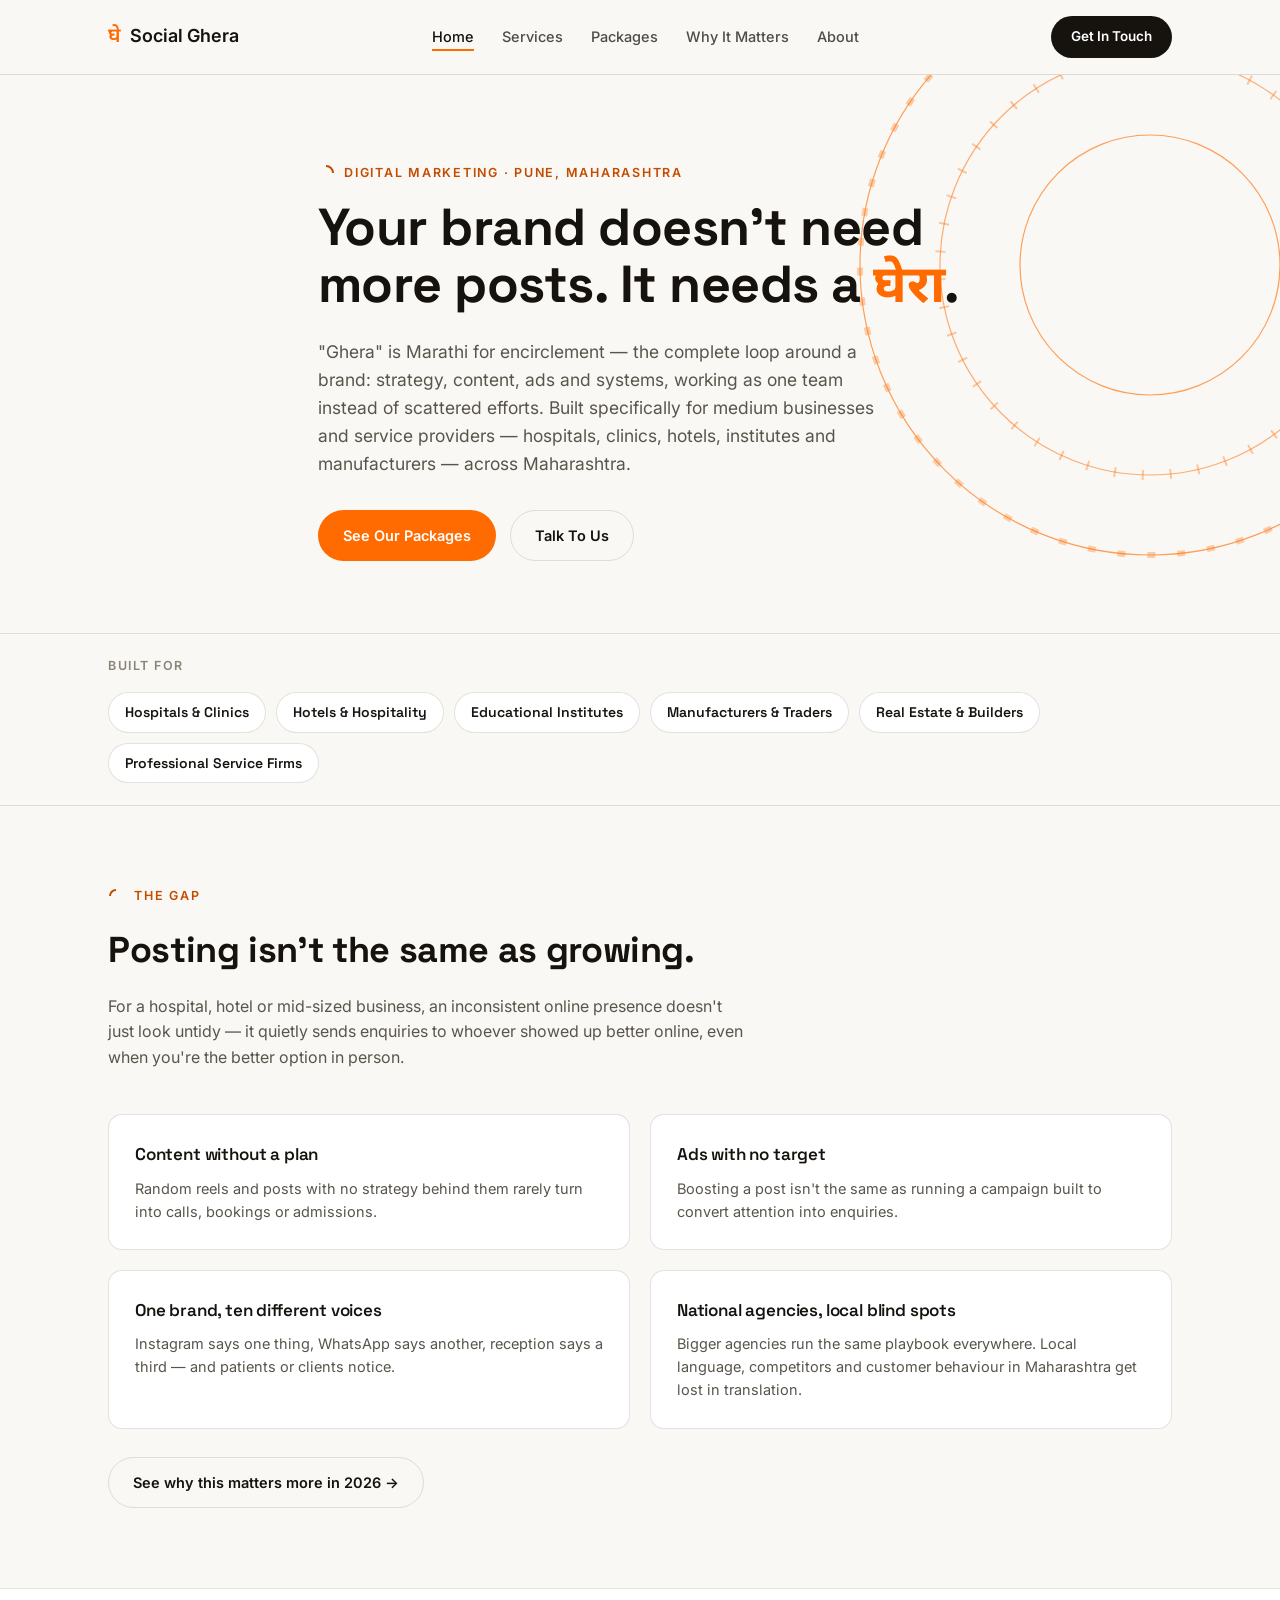
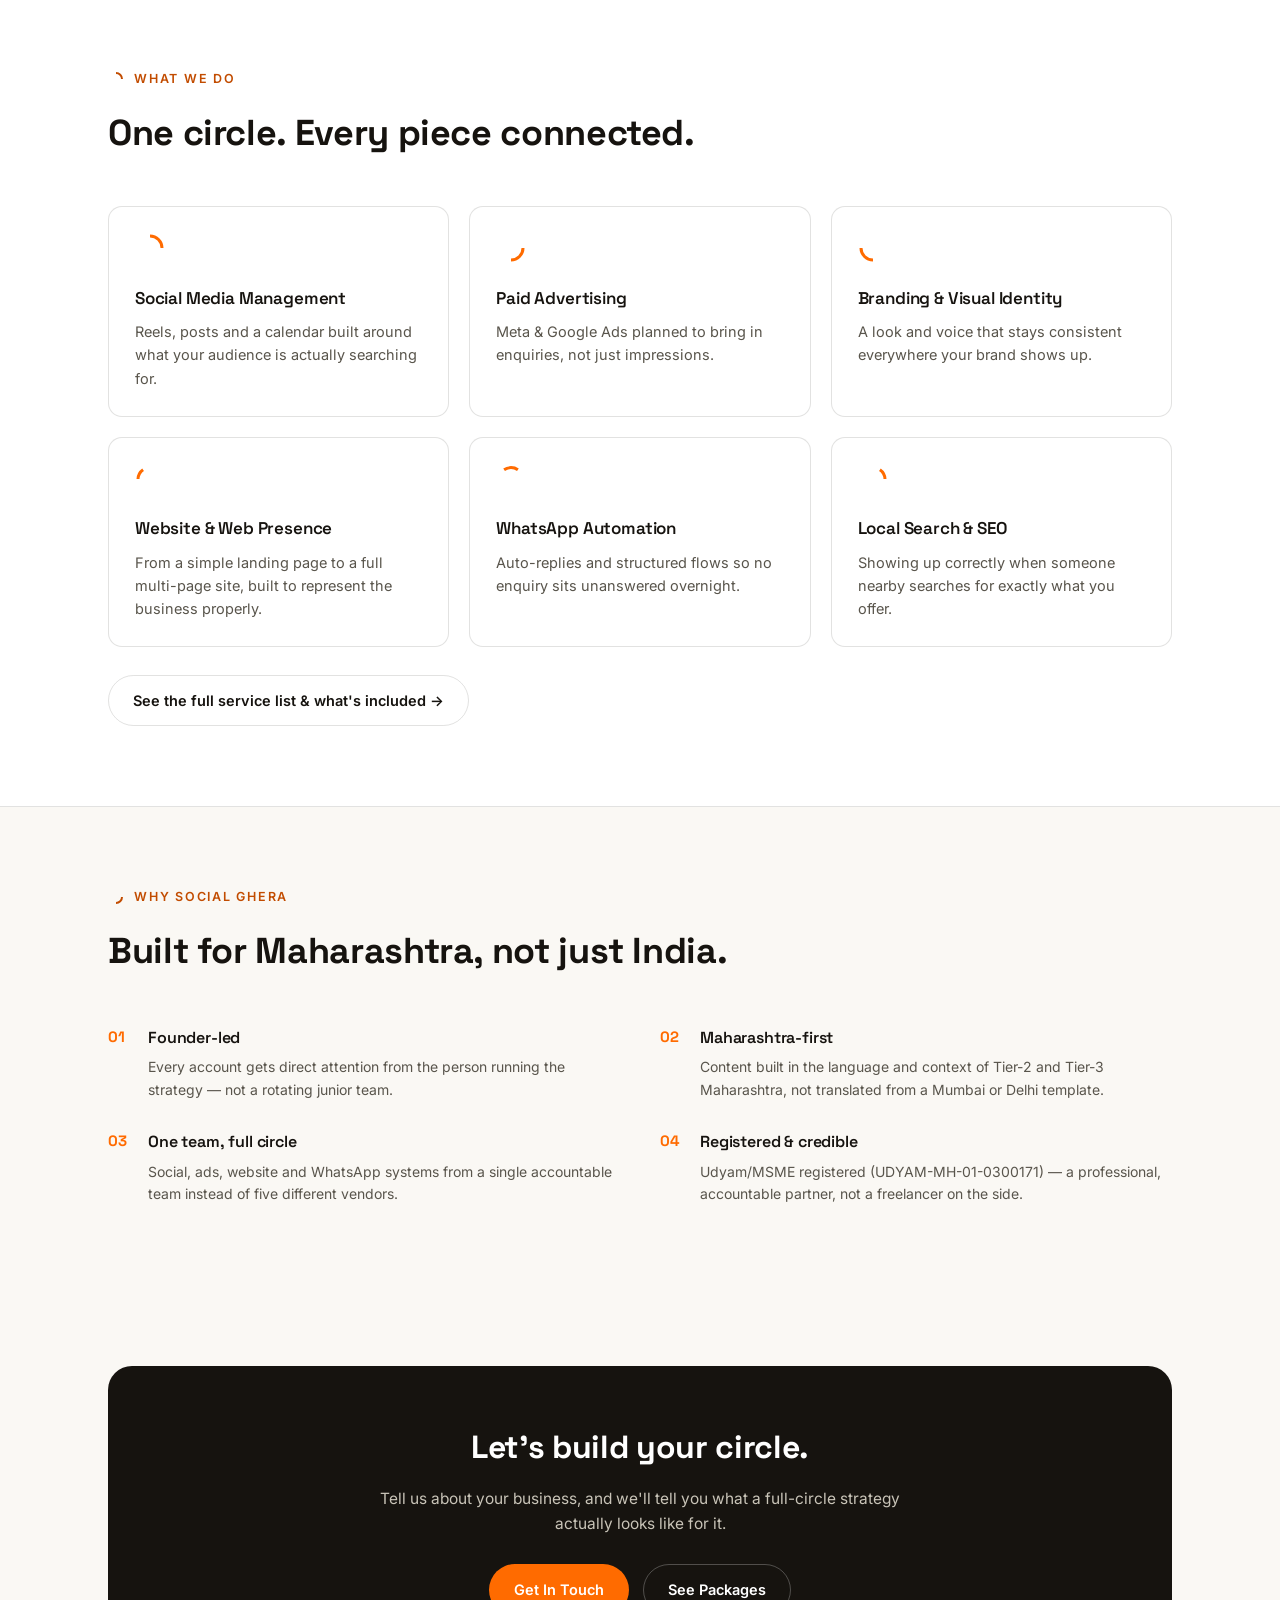
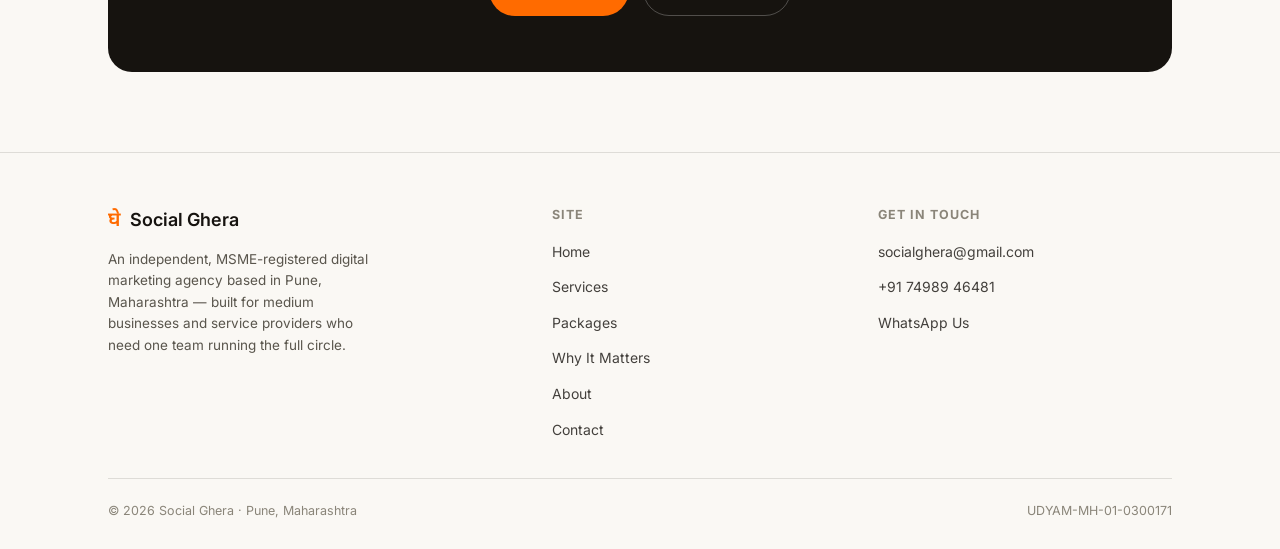
==== index.html @ 1b039d89 "Add files via upload" ====
<!DOCTYPE html>
<html lang="en">
<head>
<meta charset="UTF-8">
<meta name="viewport" content="width=device-width, initial-scale=1.0">
<title>Social Ghera — Digital Marketing for Medium Businesses & Hospitals in Maharashtra</title>
<meta name="description" content="Social Ghera is an MSME-registered digital marketing agency in Pune, built for medium businesses and service providers — hospitals, hotels, institutes — across Maharashtra.">
<link rel="icon" href="data:image/svg+xml,%3Csvg xmlns='http://www.w3.org/2000/svg' viewBox='0 0 32 32'%3E%3Crect width='32' height='32' rx='8' fill='%2316130F'/%3E%3Cpath d='M16 6 A10 10 0 1 1 6 16' fill='none' stroke='%23FF6B00' stroke-width='3.2' stroke-linecap='round'/%3E%3C/svg%3E">
<link rel="preconnect" href="https://fonts.googleapis.com">
<link rel="preconnect" href="https://fonts.gstatic.com" crossorigin>
<link href="https://fonts.googleapis.com/css2?family=Space+Grotesk:wght@500;600;700&family=Inter:wght@400;500;600&family=Noto+Sans+Devanagari:wght@600;700&display=swap" rel="stylesheet">
<link rel="stylesheet" href="style.css">
</head>
<body>

<nav>
  <div class="nav-inner">
    <a class="logo" href="index.html"><span class="deva">घे</span>Social Ghera</a>
    <ul class="nav-links">
      <li><a href="index.html" aria-current="page">Home</a></li>
      <li><a href="services.html">Services</a></li>
      <li><a href="packages.html">Packages</a></li>
      <li><a href="why-it-matters.html">Why It Matters</a></li>
      <li><a href="about.html">About</a></li>
    </ul>
    <a class="nav-cta" href="contact.html">Get In Touch</a>
    <button class="nav-toggle" aria-label="Toggle menu" aria-expanded="false">
      <span></span><span></span><span></span>
    </button>
  </div>
  <div class="nav-mobile">
    <a href="index.html">Home</a>
    <a href="services.html">Services</a>
    <a href="packages.html">Packages</a>
    <a href="why-it-matters.html">Why It Matters</a>
    <a href="about.html">About</a>
    <a href="contact.html">Contact</a>
  </div>
</nav>

<section class="hero">
  <svg class="ring-field" viewBox="0 0 620 620" xmlns="http://www.w3.org/2000/svg" aria-hidden="true">
    <g class="ring-spin">
      <circle cx="310" cy="310" r="290" stroke-width="1.2" opacity="0.7"/>
      <circle cx="310" cy="310" r="290" stroke-width="6" stroke-dasharray="8 22" opacity="0.35"/>
    </g>
    <g class="ring-spin-rev">
      <circle cx="310" cy="310" r="210" stroke-width="1.2" opacity="0.6"/>
      <circle cx="310" cy="310" r="210" stroke-width="10" stroke-dasharray="2 26" opacity="0.4"/>
    </g>
    <circle cx="310" cy="310" r="130" stroke-width="1.2" opacity="0.7"/>
  </svg>
  <div class="wrap hero-inner">
    <div class="eyebrow">
      <svg class="arc-mark" viewBox="0 0 16 16"><path d="M8 1 A7 7 0 0 1 15 8" fill="none" stroke="currentColor" stroke-width="2"/></svg>
      DIGITAL MARKETING · PUNE, MAHARASHTRA
    </div>
    <h1>Your brand doesn't need more posts. It needs a <span class="deva">घेरा</span>.</h1>
    <p class="lede">"Ghera" is Marathi for encirclement — the complete loop around a brand: strategy, content, ads and systems, working as one team instead of scattered efforts. Built specifically for medium businesses and service providers — hospitals, clinics, hotels, institutes and manufacturers — across Maharashtra.</p>
    <div class="btn-row">
      <a class="btn btn-primary" href="packages.html">See Our Packages</a>
      <a class="btn btn-ghost" href="contact.html">Talk To Us</a>
    </div>
  </div>
</section>

<div class="strip">
  <div class="wrap strip-inner">
    <span class="strip-label">Built For</span>
    <div class="strip-items">
      <span class="chip">Hospitals &amp; Clinics</span>
      <span class="chip">Hotels &amp; Hospitality</span>
      <span class="chip">Educational Institutes</span>
      <span class="chip">Manufacturers &amp; Traders</span>
      <span class="chip">Real Estate &amp; Builders</span>
      <span class="chip">Professional Service Firms</span>
    </div>
  </div>
</div>

<section id="problem">
  <div class="wrap">
    <div class="section-head">
      <div class="eyebrow"><svg class="arc-mark" viewBox="0 0 16 16"><path d="M2 8 A6 6 0 0 1 8 2" fill="none" stroke="currentColor" stroke-width="2"/></svg>THE GAP</div>
      <h2>Posting isn't the same as growing.</h2>
      <p>For a hospital, hotel or mid-sized business, an inconsistent online presence doesn't just look untidy — it quietly sends enquiries to whoever showed up better online, even when you're the better option in person.</p>
    </div>
    <div class="grid-2">
      <div class="card"><h3>Content without a plan</h3><p>Random reels and posts with no strategy behind them rarely turn into calls, bookings or admissions.</p></div>
      <div class="card"><h3>Ads with no target</h3><p>Boosting a post isn't the same as running a campaign built to convert attention into enquiries.</p></div>
      <div class="card"><h3>One brand, ten different voices</h3><p>Instagram says one thing, WhatsApp says another, reception says a third — and patients or clients notice.</p></div>
      <div class="card"><h3>National agencies, local blind spots</h3><p>Bigger agencies run the same playbook everywhere. Local language, competitors and customer behaviour in Maharashtra get lost in translation.</p></div>
    </div>
    <p style="margin-top:28px;"><a class="btn btn-ghost" href="why-it-matters.html">See why this matters more in 2026 →</a></p>
  </div>
</section>

<section class="alt" id="services">
  <div class="wrap">
    <div class="section-head">
      <div class="eyebrow"><svg class="arc-mark" viewBox="0 0 16 16"><path d="M8 2 A6 6 0 0 1 14 8" fill="none" stroke="currentColor" stroke-width="2"/></svg>WHAT WE DO</div>
      <h2>One circle. Every piece connected.</h2>
    </div>
    <div class="grid-3">
      <div class="card"><div class="icon"><svg width="30" height="30" viewBox="0 0 30 30"><path d="M15 3 A12 12 0 0 1 27 15" fill="none" stroke="#FF6B00" stroke-width="3"/></svg></div><h3>Social Media Management</h3><p>Reels, posts and a calendar built around what your audience is actually searching for.</p></div>
      <div class="card"><div class="icon"><svg width="30" height="30" viewBox="0 0 30 30"><path d="M27 15 A12 12 0 0 1 15 27" fill="none" stroke="#FF6B00" stroke-width="3"/></svg></div><h3>Paid Advertising</h3><p>Meta &amp; Google Ads planned to bring in enquiries, not just impressions.</p></div>
      <div class="card"><div class="icon"><svg width="30" height="30" viewBox="0 0 30 30"><path d="M15 27 A12 12 0 0 1 3 15" fill="none" stroke="#FF6B00" stroke-width="3"/></svg></div><h3>Branding &amp; Visual Identity</h3><p>A look and voice that stays consistent everywhere your brand shows up.</p></div>
      <div class="card"><div class="icon"><svg width="30" height="30" viewBox="0 0 30 30"><path d="M3 15 A12 12 0 0 1 8.1 5.8" fill="none" stroke="#FF6B00" stroke-width="3"/></svg></div><h3>Website &amp; Web Presence</h3><p>From a simple landing page to a full multi-page site, built to represent the business properly.</p></div>
      <div class="card"><div class="icon"><svg width="30" height="30" viewBox="0 0 30 30"><path d="M8.1 5.8 A12 12 0 0 1 21.9 5.8" fill="none" stroke="#FF6B00" stroke-width="3"/></svg></div><h3>WhatsApp Automation</h3><p>Auto-replies and structured flows so no enquiry sits unanswered overnight.</p></div>
      <div class="card"><div class="icon"><svg width="30" height="30" viewBox="0 0 30 30"><path d="M21.9 5.8 A12 12 0 0 1 27 15" fill="none" stroke="#FF6B00" stroke-width="3"/></svg></div><h3>Local Search &amp; SEO</h3><p>Showing up correctly when someone nearby searches for exactly what you offer.</p></div>
    </div>
    <p style="margin-top:28px;"><a class="btn btn-ghost" href="services.html">See the full service list & what's included →</a></p>
  </div>
</section>

<section id="why">
  <div class="wrap">
    <div class="section-head">
      <div class="eyebrow"><svg class="arc-mark" viewBox="0 0 16 16"><path d="M14 8 A6 6 0 0 1 8 14" fill="none" stroke="currentColor" stroke-width="2"/></svg>WHY SOCIAL GHERA</div>
      <h2>Built for Maharashtra, not just India.</h2>
    </div>
    <div class="why-list">
      <div class="why-item"><span class="num">01</span><div><h3>Founder-led</h3><p>Every account gets direct attention from the person running the strategy — not a rotating junior team.</p></div></div>
      <div class="why-item"><span class="num">02</span><div><h3>Maharashtra-first</h3><p>Content built in the language and context of Tier-2 and Tier-3 Maharashtra, not translated from a Mumbai or Delhi template.</p></div></div>
      <div class="why-item"><span class="num">03</span><div><h3>One team, full circle</h3><p>Social, ads, website and WhatsApp systems from a single accountable team instead of five different vendors.</p></div></div>
      <div class="why-item"><span class="num">04</span><div><h3>Registered &amp; credible</h3><p>Udyam/MSME registered (UDYAM-MH-01-0300171) — a professional, accountable partner, not a freelancer on the side.</p></div></div>
    </div>
  </div>
</section>

<section>
  <div class="wrap">
    <div class="cta-band">
      <h2>Let's build your circle.</h2>
      <p>Tell us about your business, and we'll tell you what a full-circle strategy actually looks like for it.</p>
      <div class="btn-row">
        <a class="btn btn-primary" href="contact.html">Get In Touch</a>
        <a class="btn btn-ghost" href="packages.html">See Packages</a>
      </div>
    </div>
  </div>
</section>

<footer>
  <div class="wrap">
    <div class="footer-grid">
      <div class="footer-brand">
        <a class="logo" href="index.html"><span class="deva">घे</span>Social Ghera</a>
        <p>An independent, MSME-registered digital marketing agency based in Pune, Maharashtra — built for medium businesses and service providers who need one team running the full circle.</p>
      </div>
      <div class="footer-col">
        <h4>Site</h4>
        <ul>
          <li><a href="index.html">Home</a></li>
          <li><a href="services.html">Services</a></li>
          <li><a href="packages.html">Packages</a></li>
          <li><a href="why-it-matters.html">Why It Matters</a></li>
          <li><a href="about.html">About</a></li>
          <li><a href="contact.html">Contact</a></li>
        </ul>
      </div>
      <div class="footer-col">
        <h4>Get In Touch</h4>
        <ul>
          <li><a href="mailto:socialghera@gmail.com">socialghera@gmail.com</a></li>
          <li><a href="tel:+917498946481">+91 74989 46481</a></li>
          <li><a href="https://wa.me/917498946481" target="_blank" rel="noopener">WhatsApp Us</a></li>
        </ul>
      </div>
    </div>
    <div class="footer-bottom">
      <span>© 2026 Social Ghera · Pune, Maharashtra</span>
      <span>UDYAM-MH-01-0300171</span>
    </div>
  </div>
</footer>
<script src="script.js"></script>
</body>
</html>
---- style.css ----
/* ============================================================
   SOCIAL GHERA — shared stylesheet
   One file, linked by every page, so the whole site stays
   consistent and easy to edit from one place.
============================================================ */

:root{
  --bg:#FAF8F4;
  --ink:#16130F;
  --orange:#FF6B00;
  --orange-deep:#C24C00;
  --orange-soft:#FFE9D6;
  --grey:#59554C;
  --grey-soft:#8A8579;
  --line:rgba(22,19,15,0.12);
  --card:#FFFFFF;
  --radius:14px;
}
*{box-sizing:border-box; margin:0; padding:0;}
html{scroll-behavior:smooth;}
@media (prefers-reduced-motion: reduce){
  html{scroll-behavior:auto;}
  *{animation-duration:0.001ms !important; animation-iteration-count:1 !important; transition-duration:0.001ms !important;}
}
body{
  background:var(--bg);
  color:var(--ink);
  font-family:'Inter', sans-serif;
  line-height:1.6;
  overflow-x:hidden;
}
h1,h2,h3{font-family:'Space Grotesk', sans-serif; letter-spacing:-0.01em;}
.deva{font-family:'Noto Sans Devanagari', sans-serif;}
a{color:inherit;}
img{max-width:100%; display:block;}
.wrap{max-width:1120px; margin:0 auto; padding:0 28px;}
a:focus-visible, button:focus-visible, summary:focus-visible{outline:2.5px solid var(--orange); outline-offset:3px; border-radius:4px;}

.eyebrow{
  display:flex; align-items:center; gap:10px;
  font-size:12.5px; font-weight:600; letter-spacing:0.14em; text-transform:uppercase;
  color:var(--orange-deep); margin-bottom:16px;
}
.arc-mark{width:16px; height:16px; flex:none;}

/* ---------- NAV ---------- */
nav{
  position:sticky; top:0; z-index:50;
  background:rgba(250,248,244,0.92); backdrop-filter:blur(8px);
  border-bottom:1px solid var(--line);
}
.nav-inner{
  display:flex; align-items:center; justify-content:space-between;
  padding:16px 28px; max-width:1120px; margin:0 auto; gap:16px;
}
.logo{display:flex; align-items:center; gap:9px; font-weight:600; font-size:18px; text-decoration:none; flex:none;}
.logo .deva{color:var(--orange); font-size:20px;}
.nav-links{display:flex; gap:28px; list-style:none; font-size:14.5px; font-weight:500;}
.nav-links a{text-decoration:none; opacity:0.75; transition:opacity .15s; padding:4px 0;}
.nav-links a:hover, .nav-links a[aria-current="page"]{opacity:1;}
.nav-links a[aria-current="page"]{border-bottom:2px solid var(--orange);}
.nav-cta{
  background:var(--ink); color:#fff; padding:10px 20px; border-radius:100px;
  font-size:13.5px; font-weight:600; text-decoration:none; white-space:nowrap; flex:none;
  transition:transform .15s ease;
}
.nav-cta:hover{transform:translateY(-1px);}
.nav-toggle{
  display:none; flex:none; width:38px; height:38px; border-radius:10px; border:1.5px solid var(--line);
  background:transparent; cursor:pointer; align-items:center; justify-content:center; gap:4px; flex-direction:column;
}
.nav-toggle span{display:block; width:18px; height:2px; background:var(--ink); border-radius:2px; transition:transform .2s ease, opacity .2s ease;}
.nav-mobile{display:none; flex-direction:column; gap:2px; padding:6px 28px 18px; border-bottom:1px solid var(--line); background:var(--bg);}
.nav-mobile a{
  padding:12px 4px; text-decoration:none; font-size:15px; font-weight:500; color:var(--ink);
  border-bottom:1px solid var(--line);
}
.nav-mobile a:last-child{border-bottom:none;}
.nav-mobile.open{display:flex;}
@media (max-width:820px){
  .nav-links{display:none;}
  .nav-toggle{display:flex;}
}
body.nav-open .nav-toggle span:nth-child(1){transform:translateY(6px) rotate(45deg);}
body.nav-open .nav-toggle span:nth-child(2){opacity:0;}
body.nav-open .nav-toggle span:nth-child(3){transform:translateY(-6px) rotate(-45deg);}

/* ---------- HERO ---------- */
.hero{position:relative; padding:88px 0 72px; overflow:hidden;}
.hero.small{padding:64px 0 56px;}
.ring-field{position:absolute; right:-180px; top:-120px; width:620px; height:620px; z-index:0; opacity:0.9; pointer-events:none;}
@media (max-width:900px){ .ring-field{right:-260px; top:-60px; opacity:0.5;} }
.ring-field circle{fill:none; stroke:var(--orange);}
.ring-spin{animation:spin 60s linear infinite; transform-origin:310px 310px;}
.ring-spin-rev{animation:spin 80s linear infinite reverse; transform-origin:310px 310px;}
@keyframes spin{ to{ transform:rotate(360deg); } }
.hero-inner{position:relative; z-index:1; max-width:700px;}
.hero h1{font-size:clamp(32px,5vw,52px); font-weight:700; line-height:1.1; margin-bottom:20px;}
.hero h1 .deva{color:var(--orange);}
.hero p.lede{font-size:17.5px; color:var(--grey); max-width:580px; margin-bottom:32px;}
.eyebrow-tag{
  display:inline-flex; align-items:center; gap:8px; background:var(--orange-soft); color:var(--orange-deep);
  font-size:12.5px; font-weight:600; padding:7px 14px; border-radius:100px; margin-bottom:20px;
}

.btn-row{display:flex; gap:14px; flex-wrap:wrap;}
.btn{
  display:inline-flex; align-items:center; gap:8px;
  padding:13px 24px; border-radius:100px; font-weight:600; font-size:14.5px;
  text-decoration:none; transition:transform .15s ease, background .15s ease;
  border:1.5px solid transparent; cursor:pointer;
}
.btn:hover{transform:translateY(-1px);}
.btn-primary{background:var(--orange); color:#fff;}
.btn-primary:hover{background:var(--orange-deep);}
.btn-ghost{background:transparent; color:var(--ink); border-color:var(--line);}
.btn-ghost:hover{border-color:var(--ink);}
.btn-block{width:100%; justify-content:center;}

/* ---------- STRIP (industries / stats) ---------- */
.strip{border-top:1px solid var(--line); border-bottom:1px solid var(--line); padding:22px 0;}
.strip-inner{display:flex; gap:16px; align-items:center; flex-wrap:wrap;}
.strip-label{font-size:12.5px; font-weight:600; text-transform:uppercase; letter-spacing:0.12em; color:var(--grey-soft); white-space:nowrap;}
.strip-items{display:flex; gap:10px; flex-wrap:wrap;}
.chip{
  font-family:'Space Grotesk',sans-serif; font-weight:600; font-size:14px; color:var(--ink);
  background:var(--card); border:1px solid var(--line); padding:8px 16px; border-radius:100px;
}

section{padding:80px 0;}
section.tight{padding:56px 0;}
section.alt{background:var(--card); border-top:1px solid var(--line); border-bottom:1px solid var(--line);}
.section-head{max-width:640px; margin-bottom:44px;}
.section-head h2{font-size:clamp(26px,3.4vw,36px); font-weight:700;}
.section-head p{color:var(--grey); font-size:16px; margin-top:14px;}
.center{text-align:center; margin-left:auto; margin-right:auto;}

/* ---------- GRIDS / CARDS ---------- */
.grid-2{display:grid; grid-template-columns:repeat(2,1fr); gap:20px;}
.grid-3{display:grid; grid-template-columns:repeat(3,1fr); gap:20px;}
@media (max-width:860px){ .grid-3{grid-template-columns:repeat(2,1fr);} }
@media (max-width:700px){ .grid-2, .grid-3{grid-template-columns:1fr;} }

.card{background:var(--card); border:1px solid var(--line); border-radius:var(--radius); padding:26px;}
.card h3{font-size:17px; font-weight:600; margin-bottom:8px;}
.card p{font-size:14.5px; color:var(--grey);}
.card .icon{margin-bottom:14px;}
.card .tag-row{display:flex; gap:6px; flex-wrap:wrap; margin-top:14px;}
.tag-pill{font-size:11.5px; font-weight:600; color:var(--orange-deep); background:var(--orange-soft); padding:4px 10px; border-radius:100px;}

/* ---------- WHY / NUMBERED LIST ---------- */
.why-list{display:grid; grid-template-columns:repeat(2,1fr); gap:28px 40px;}
@media (max-width:700px){ .why-list{grid-template-columns:1fr;} }
.why-item{display:flex; gap:14px;}
.why-item .num{font-family:'Space Grotesk',sans-serif; font-weight:700; color:var(--orange); font-size:15px; flex:none; width:26px;}
.why-item h3{font-size:16px; font-weight:600; margin-bottom:6px;}
.why-item p{font-size:14px; color:var(--grey);}

/* ---------- PROCESS LOOP ---------- */
.loop-wrap{display:flex; justify-content:center; margin-top:12px;}
.loop{width:100%; max-width:560px; height:auto;}
.loop text{font-family:'Space Grotesk',sans-serif; font-size:13px; font-weight:600; fill:var(--ink);}
.loop .sub{font-family:'Inter',sans-serif; font-size:10.5px; font-weight:400; fill:var(--grey-soft);}
.loop circle.node{fill:var(--bg); stroke:var(--orange); stroke-width:2;}
.loop .track{fill:none; stroke:var(--line); stroke-width:1.5; stroke-dasharray:4 8;}

/* ---------- PACKAGES / PRICING ---------- */
.price-grid{display:grid; grid-template-columns:repeat(3,1fr); gap:22px; align-items:stretch;}
@media (max-width:900px){ .price-grid{grid-template-columns:1fr; max-width:440px; margin:0 auto;} }
.price-card{
  background:var(--card); border:1.5px solid var(--line); border-radius:18px; padding:30px 26px;
  display:flex; flex-direction:column; position:relative;
}
.price-card.featured{border-color:var(--orange); box-shadow:0 14px 34px rgba(255,107,0,0.12);}
.price-card .badge{
  position:absolute; top:-13px; left:26px; background:var(--orange); color:#fff; font-size:11.5px;
  font-weight:700; letter-spacing:0.04em; padding:5px 12px; border-radius:100px;
}
.price-card .tier{font-size:12.5px; font-weight:700; text-transform:uppercase; letter-spacing:0.1em; color:var(--orange-deep); margin-bottom:10px;}
.price-card h3{font-size:22px; font-weight:700; margin-bottom:6px;}
.price-card .price{font-family:'Space Grotesk',sans-serif; font-size:30px; font-weight:700; margin:12px 0 4px;}
.price-card .price span{font-size:14px; font-weight:500; color:var(--grey-soft); font-family:'Inter',sans-serif;}
.price-card .price-note{font-size:12.5px; color:var(--grey-soft); margin-bottom:20px;}
.price-card .who{font-size:13.5px; color:var(--grey); margin-bottom:20px; padding-bottom:20px; border-bottom:1px solid var(--line);}
.price-card ul{list-style:none; display:flex; flex-direction:column; gap:11px; margin-bottom:24px; flex:1;}
.price-card li{font-size:14px; color:var(--ink); display:flex; gap:9px; align-items:flex-start;}
.price-card li svg{flex:none; margin-top:3px;}
.price-note-block{
  margin-top:34px; background:var(--card); border:1px dashed var(--line); border-radius:var(--radius);
  padding:20px 24px; font-size:13.5px; color:var(--grey); display:flex; gap:12px; align-items:flex-start;
}
.price-note-block svg{flex:none; margin-top:2px;}

/* ---------- COMPARE TABLE (why-it-matters) ---------- */
.compare{width:100%; border-collapse:collapse; background:var(--card); border:1px solid var(--line); border-radius:var(--radius); overflow:hidden;}
.compare th, .compare td{padding:14px 18px; text-align:left; font-size:14px; border-bottom:1px solid var(--line);}
.compare th{font-family:'Space Grotesk',sans-serif; font-size:13px; text-transform:uppercase; letter-spacing:0.06em; color:var(--grey-soft); background:var(--bg);}
.compare tr:last-child td{border-bottom:none;}
.compare td.bad{color:var(--grey-soft);}
.compare td.good{color:var(--ink); font-weight:600;}
.table-wrap{overflow-x:auto; -webkit-overflow-scrolling:touch;}

/* ---------- STAT BLOCKS ---------- */
.stat-grid{display:grid; grid-template-columns:repeat(3,1fr); gap:20px;}
@media (max-width:700px){ .stat-grid{grid-template-columns:1fr;} }
.stat-card{background:var(--ink); color:#F2EFE9; border-radius:var(--radius); padding:28px;}
.stat-card .num{font-family:'Space Grotesk',sans-serif; font-size:34px; font-weight:700; color:var(--orange);}
.stat-card p{font-size:14px; color:#C9C4B8; margin-top:8px;}

/* ---------- FAQ (accordion via <details>) ---------- */
.faq-item{border-bottom:1px solid var(--line); padding:18px 0;}
.faq-item summary{
  cursor:pointer; list-style:none; font-family:'Space Grotesk',sans-serif; font-weight:600; font-size:16px;
  display:flex; justify-content:space-between; align-items:center; gap:16px;
}
.faq-item summary::-webkit-details-marker{display:none;}
.faq-item summary .plus{flex:none; width:22px; height:22px; position:relative;}
.faq-item summary .plus::before, .faq-item summary .plus::after{
  content:""; position:absolute; background:var(--ink); border-radius:2px; transition:transform .2s ease;
}
.faq-item summary .plus::before{width:14px; height:2px; top:10px; left:4px;}
.faq-item summary .plus::after{width:2px; height:14px; top:4px; left:10px;}
.faq-item[open] summary .plus::after{transform:rotate(90deg); opacity:0;}
.faq-item p{font-size:14.5px; color:var(--grey); margin-top:12px; max-width:640px;}

/* ---------- CONTACT ---------- */
.contact-grid{display:grid; grid-template-columns:1.1fr 1fr; gap:40px; align-items:start;}
@media (max-width:820px){ .contact-grid{grid-template-columns:1fr;} }
.contact-card{background:var(--card); border:1px solid var(--line); border-radius:var(--radius); padding:28px;}
.contact-row{display:flex; gap:14px; align-items:flex-start; padding:16px 0; border-bottom:1px solid var(--line);}
.contact-row:last-child{border-bottom:none;}
.contact-row .ic{
  flex:none; width:38px; height:38px; border-radius:10px; background:var(--orange-soft);
  display:flex; align-items:center; justify-content:center;
}
.contact-row h3{font-size:14.5px; font-weight:600; margin-bottom:3px;}
.contact-row a, .contact-row p{font-size:14px; color:var(--grey); text-decoration:none;}
.contact-row a:hover{color:var(--orange-deep);}

/* ---------- CTA BAND ---------- */
.cta-band{
  background:var(--ink); color:#F2EFE9; border-radius:24px; padding:56px 44px; text-align:center;
  position:relative; overflow:hidden;
}
.cta-band h2{color:#fff; font-size:clamp(24px,3.4vw,32px); margin-bottom:14px;}
.cta-band p{color:#C9C4B8; max-width:520px; margin:0 auto 28px; font-size:15.5px;}
.cta-band .btn-row{justify-content:center;}
.cta-band .btn-ghost{border-color:rgba(255,255,255,0.25); color:#fff;}
.cta-band .btn-ghost:hover{border-color:#fff;}

/* ---------- FOOTER ---------- */
footer{border-top:1px solid var(--line); padding:52px 0 28px;}
.footer-grid{display:grid; grid-template-columns:1.4fr 1fr 1fr; gap:32px; margin-bottom:36px;}
@media (max-width:700px){ .footer-grid{grid-template-columns:1fr; gap:28px;} }
.footer-brand .logo{margin-bottom:12px;}
.footer-brand p{font-size:13.5px; color:var(--grey); max-width:280px;}
.footer-col h4{font-size:12.5px; font-weight:700; text-transform:uppercase; letter-spacing:0.08em; color:var(--grey-soft); margin-bottom:14px;}
.footer-col ul{list-style:none; display:flex; flex-direction:column; gap:10px;}
.footer-col a{font-size:14px; text-decoration:none; color:var(--ink); opacity:0.8;}
.footer-col a:hover{opacity:1; color:var(--orange-deep);}
.footer-bottom{border-top:1px solid var(--line); padding-top:22px; display:flex; justify-content:space-between; flex-wrap:wrap; gap:10px; font-size:12.5px; color:var(--grey-soft);}

/* ---------- BREADCRUMB / PAGE HERO EYEBROW ---------- */
.page-kicker{font-size:12.5px; font-weight:600; text-transform:uppercase; letter-spacing:0.12em; color:var(--orange-deep); margin-bottom:14px;}
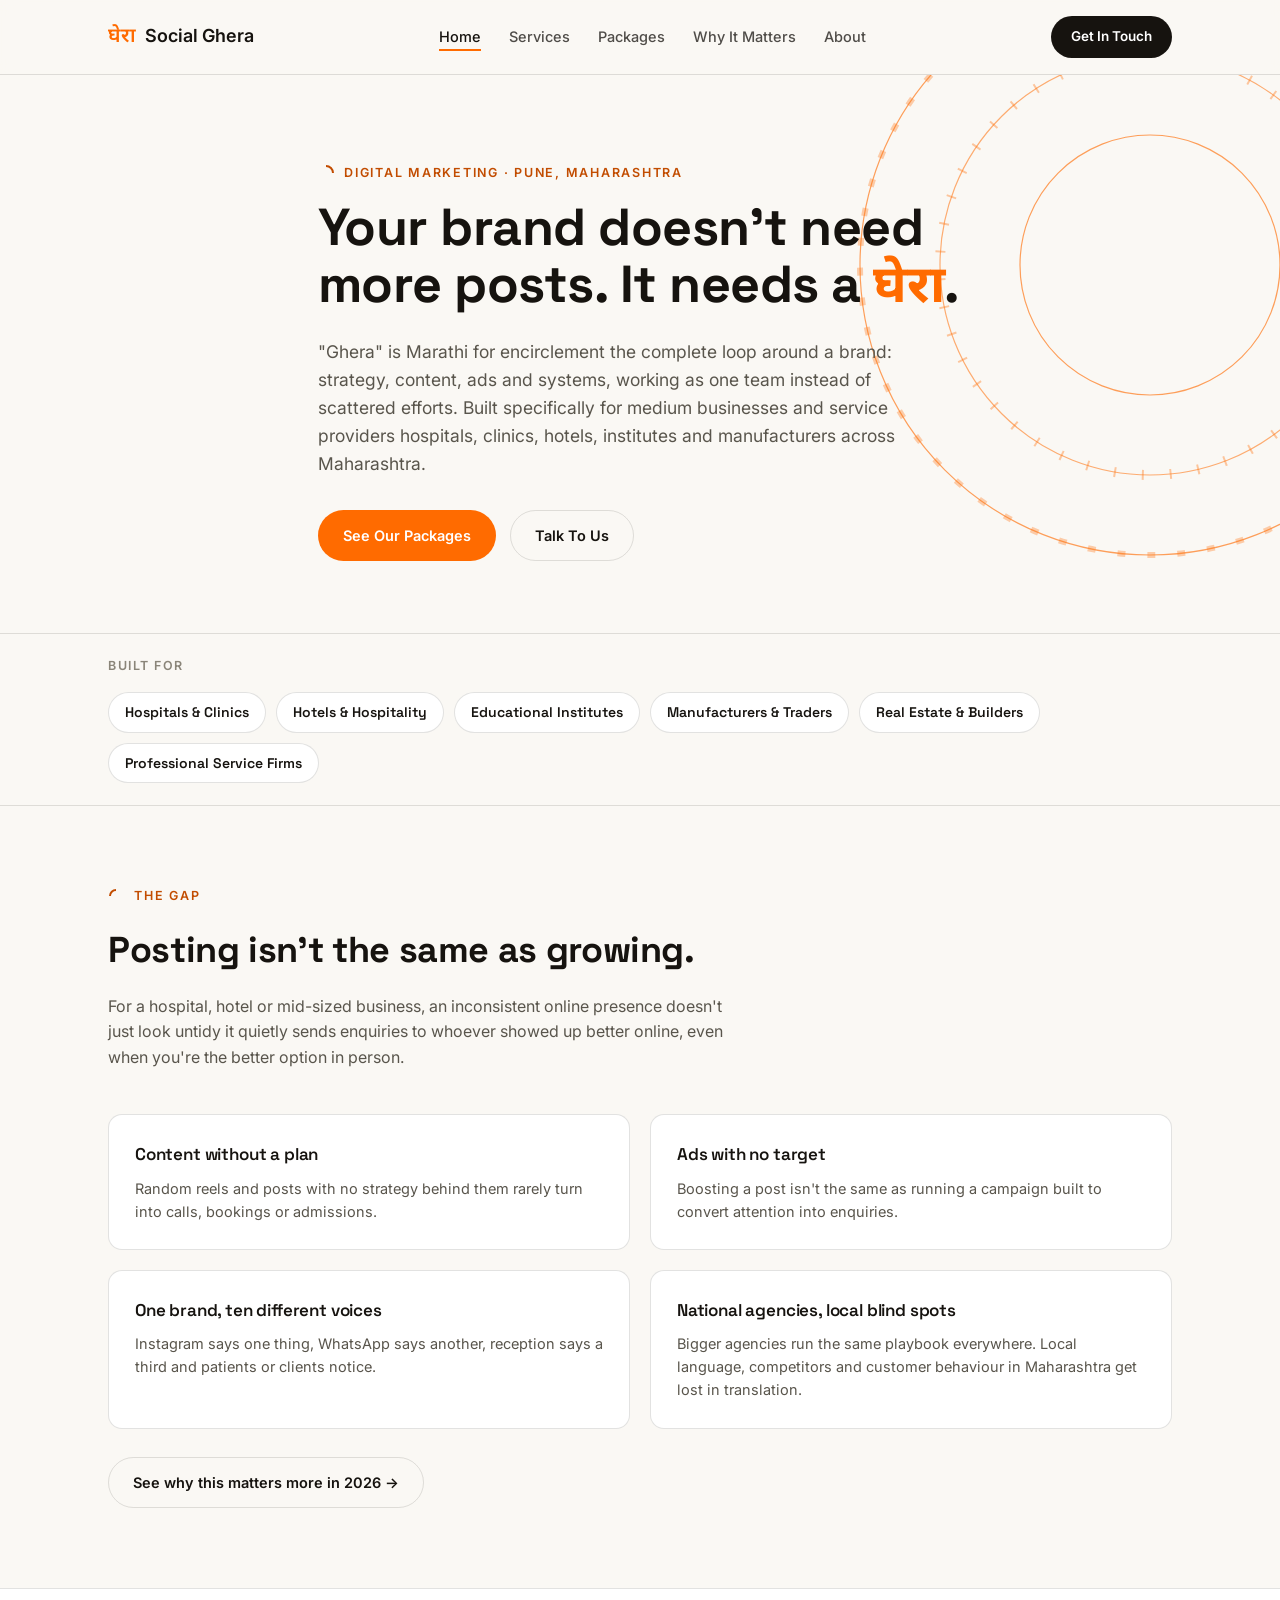
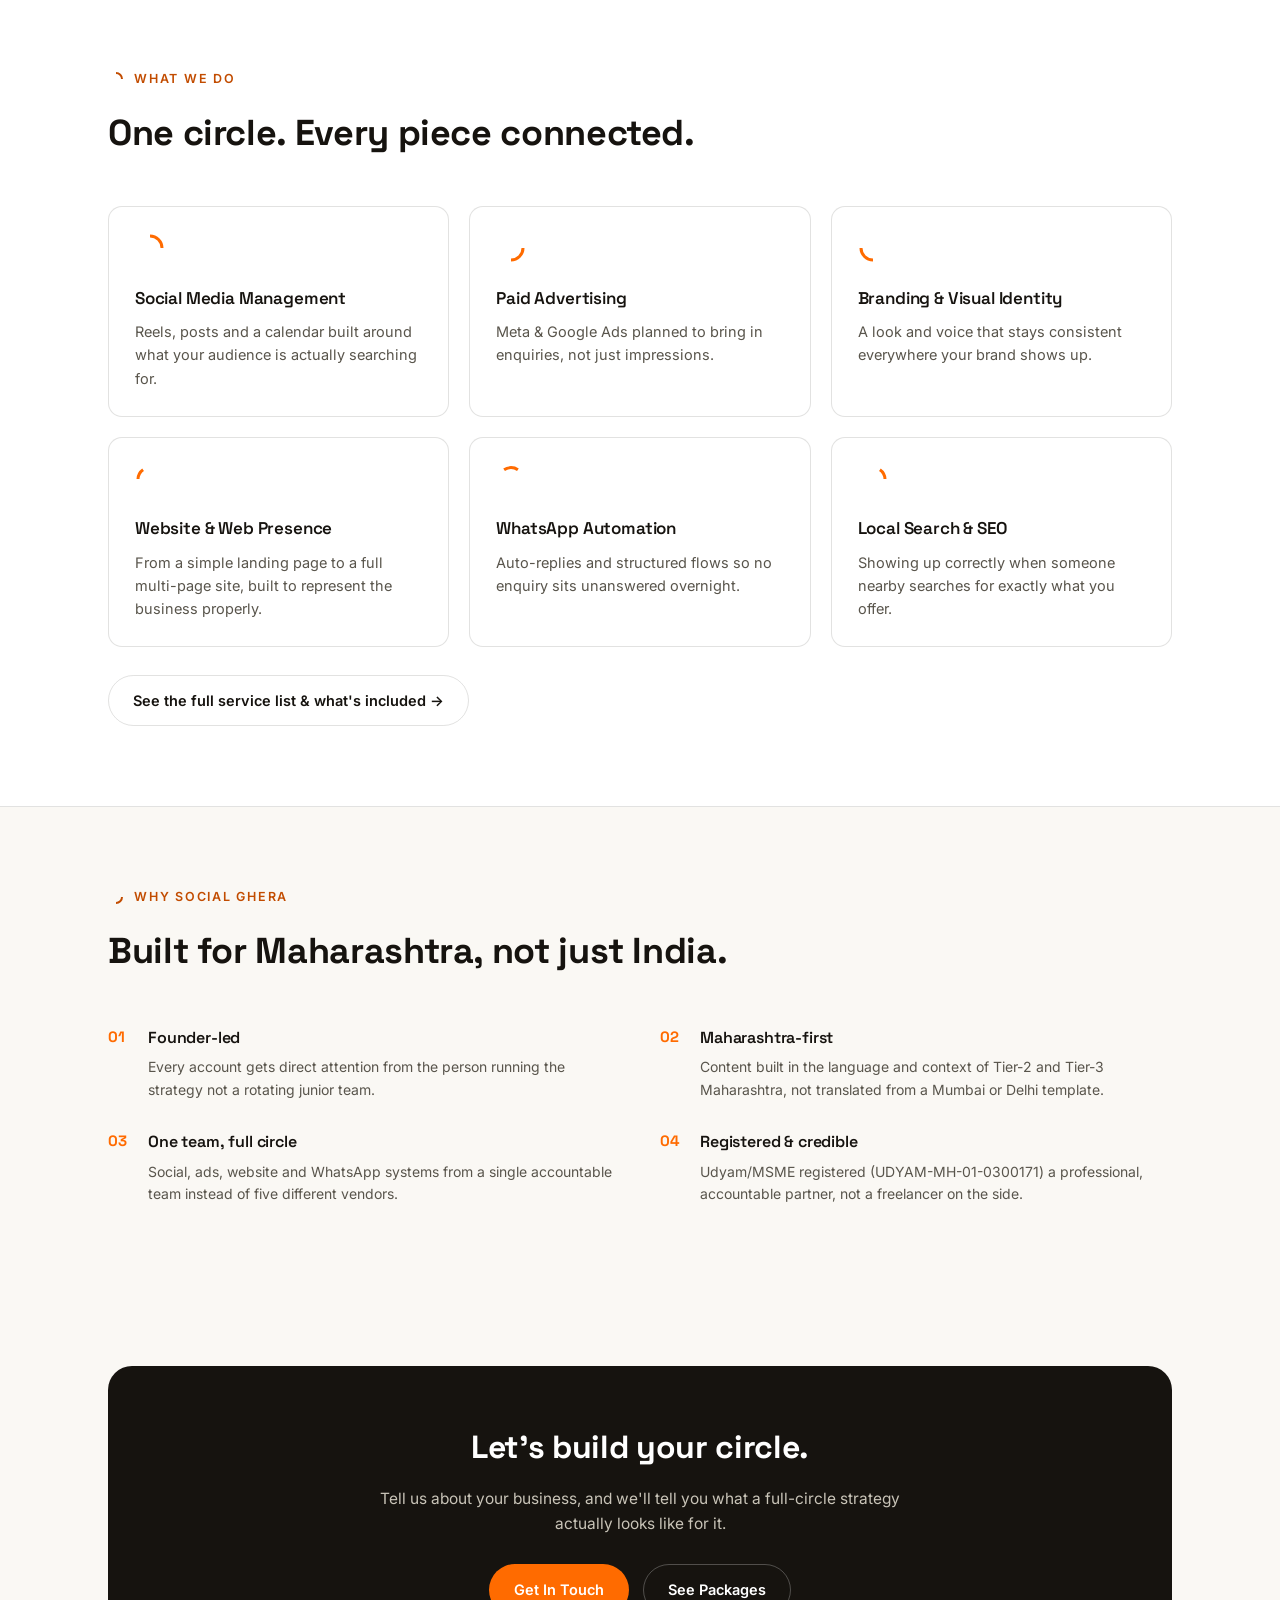
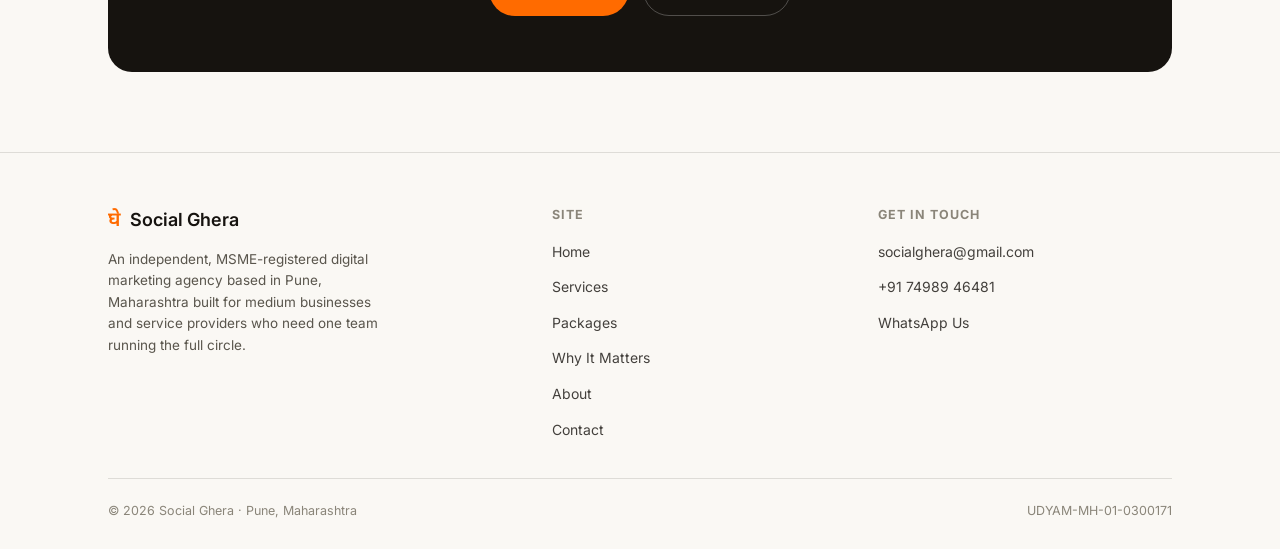
==== commit 9b16a26a: "Update index.html" ====
--- a/index.html
+++ b/index.html
@@ -3,8 +3,8 @@
 <head>
 <meta charset="UTF-8">
 <meta name="viewport" content="width=device-width, initial-scale=1.0">
-<title>Social Ghera — Digital Marketing for Medium Businesses & Hospitals in Maharashtra</title>
-<meta name="description" content="Social Ghera is an MSME-registered digital marketing agency in Pune, built for medium businesses and service providers — hospitals, hotels, institutes — across Maharashtra.">
+<title>Social Ghera - Digital Marketing for Medium Businesses & Hospitals in Maharashtra</title>
+<meta name="description" content="Social Ghera is an MSME-registered digital marketing agency in Pune, built for medium businesses and service providers hospitals, hotels, institutes across Maharashtra.">
 <link rel="icon" href="data:image/svg+xml,%3Csvg xmlns='http://www.w3.org/2000/svg' viewBox='0 0 32 32'%3E%3Crect width='32' height='32' rx='8' fill='%2316130F'/%3E%3Cpath d='M16 6 A10 10 0 1 1 6 16' fill='none' stroke='%23FF6B00' stroke-width='3.2' stroke-linecap='round'/%3E%3C/svg%3E">
 <link rel="preconnect" href="https://fonts.googleapis.com">
 <link rel="preconnect" href="https://fonts.gstatic.com" crossorigin>
@@ -15,7 +15,7 @@
 
 <nav>
   <div class="nav-inner">
-    <a class="logo" href="index.html"><span class="deva">घे</span>Social Ghera</a>
+    <a class="logo" href="index.html"><span class="deva">घेरा</span>Social Ghera</a>
     <ul class="nav-links">
       <li><a href="index.html" aria-current="page">Home</a></li>
       <li><a href="services.html">Services</a></li>
@@ -56,7 +56,7 @@
       DIGITAL MARKETING · PUNE, MAHARASHTRA
     </div>
     <h1>Your brand doesn't need more posts. It needs a <span class="deva">घेरा</span>.</h1>
-    <p class="lede">"Ghera" is Marathi for encirclement — the complete loop around a brand: strategy, content, ads and systems, working as one team instead of scattered efforts. Built specifically for medium businesses and service providers — hospitals, clinics, hotels, institutes and manufacturers — across Maharashtra.</p>
+    <p class="lede">"Ghera" is Marathi for encirclement the complete loop around a brand: strategy, content, ads and systems, working as one team instead of scattered efforts. Built specifically for medium businesses and service providers hospitals, clinics, hotels, institutes and manufacturers across Maharashtra.</p>
     <div class="btn-row">
       <a class="btn btn-primary" href="packages.html">See Our Packages</a>
       <a class="btn btn-ghost" href="contact.html">Talk To Us</a>
@@ -83,12 +83,12 @@
     <div class="section-head">
       <div class="eyebrow"><svg class="arc-mark" viewBox="0 0 16 16"><path d="M2 8 A6 6 0 0 1 8 2" fill="none" stroke="currentColor" stroke-width="2"/></svg>THE GAP</div>
       <h2>Posting isn't the same as growing.</h2>
-      <p>For a hospital, hotel or mid-sized business, an inconsistent online presence doesn't just look untidy — it quietly sends enquiries to whoever showed up better online, even when you're the better option in person.</p>
+      <p>For a hospital, hotel or mid-sized business, an inconsistent online presence doesn't just look untidy it quietly sends enquiries to whoever showed up better online, even when you're the better option in person.</p>
     </div>
     <div class="grid-2">
       <div class="card"><h3>Content without a plan</h3><p>Random reels and posts with no strategy behind them rarely turn into calls, bookings or admissions.</p></div>
       <div class="card"><h3>Ads with no target</h3><p>Boosting a post isn't the same as running a campaign built to convert attention into enquiries.</p></div>
-      <div class="card"><h3>One brand, ten different voices</h3><p>Instagram says one thing, WhatsApp says another, reception says a third — and patients or clients notice.</p></div>
+      <div class="card"><h3>One brand, ten different voices</h3><p>Instagram says one thing, WhatsApp says another, reception says a third and patients or clients notice.</p></div>
       <div class="card"><h3>National agencies, local blind spots</h3><p>Bigger agencies run the same playbook everywhere. Local language, competitors and customer behaviour in Maharashtra get lost in translation.</p></div>
     </div>
     <p style="margin-top:28px;"><a class="btn btn-ghost" href="why-it-matters.html">See why this matters more in 2026 →</a></p>
@@ -120,10 +120,10 @@
       <h2>Built for Maharashtra, not just India.</h2>
     </div>
     <div class="why-list">
-      <div class="why-item"><span class="num">01</span><div><h3>Founder-led</h3><p>Every account gets direct attention from the person running the strategy — not a rotating junior team.</p></div></div>
+      <div class="why-item"><span class="num">01</span><div><h3>Founder-led</h3><p>Every account gets direct attention from the person running the strategy not a rotating junior team.</p></div></div>
       <div class="why-item"><span class="num">02</span><div><h3>Maharashtra-first</h3><p>Content built in the language and context of Tier-2 and Tier-3 Maharashtra, not translated from a Mumbai or Delhi template.</p></div></div>
       <div class="why-item"><span class="num">03</span><div><h3>One team, full circle</h3><p>Social, ads, website and WhatsApp systems from a single accountable team instead of five different vendors.</p></div></div>
-      <div class="why-item"><span class="num">04</span><div><h3>Registered &amp; credible</h3><p>Udyam/MSME registered (UDYAM-MH-01-0300171) — a professional, accountable partner, not a freelancer on the side.</p></div></div>
+      <div class="why-item"><span class="num">04</span><div><h3>Registered &amp; credible</h3><p>Udyam/MSME registered (UDYAM-MH-01-0300171) a professional, accountable partner, not a freelancer on the side.</p></div></div>
     </div>
   </div>
 </section>
@@ -146,7 +146,7 @@
     <div class="footer-grid">
       <div class="footer-brand">
         <a class="logo" href="index.html"><span class="deva">घे</span>Social Ghera</a>
-        <p>An independent, MSME-registered digital marketing agency based in Pune, Maharashtra — built for medium businesses and service providers who need one team running the full circle.</p>
+        <p>An independent, MSME-registered digital marketing agency based in Pune, Maharashtra built for medium businesses and service providers who need one team running the full circle.</p>
       </div>
       <div class="footer-col">
         <h4>Site</h4>
